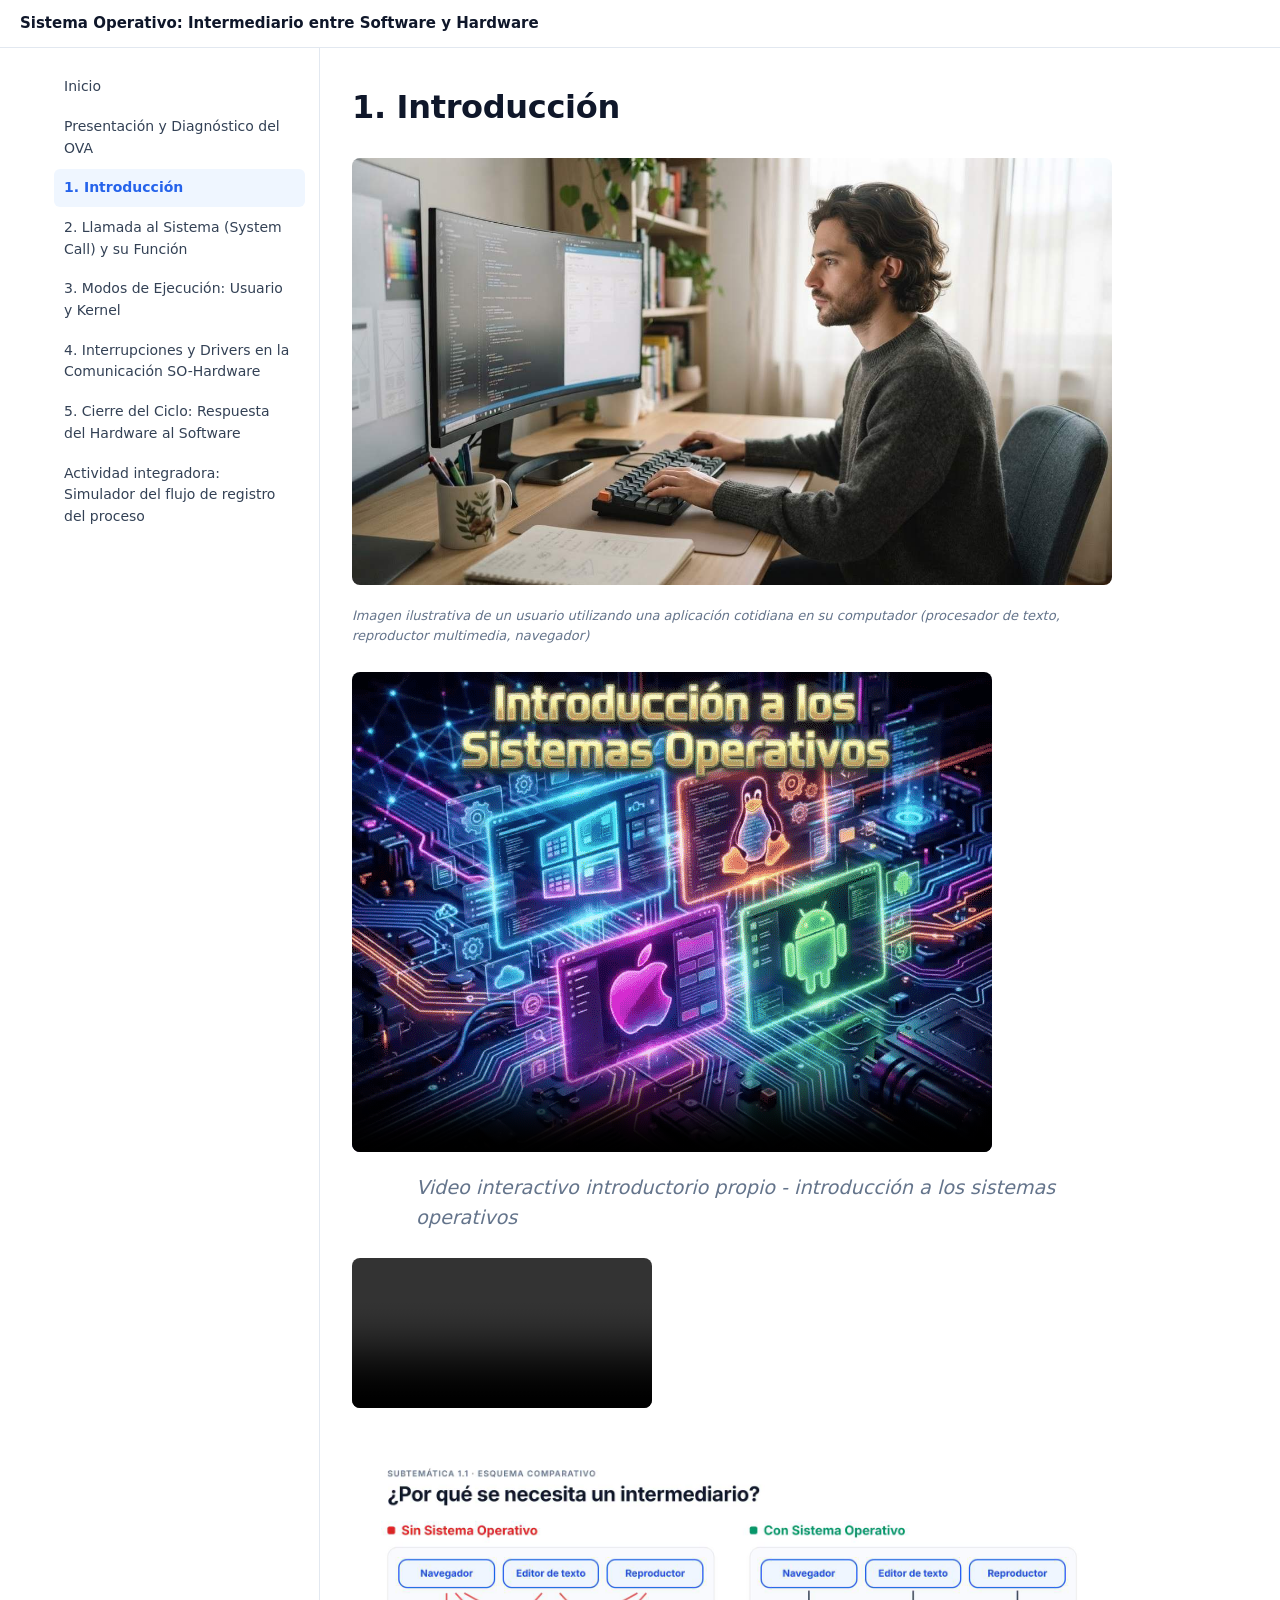
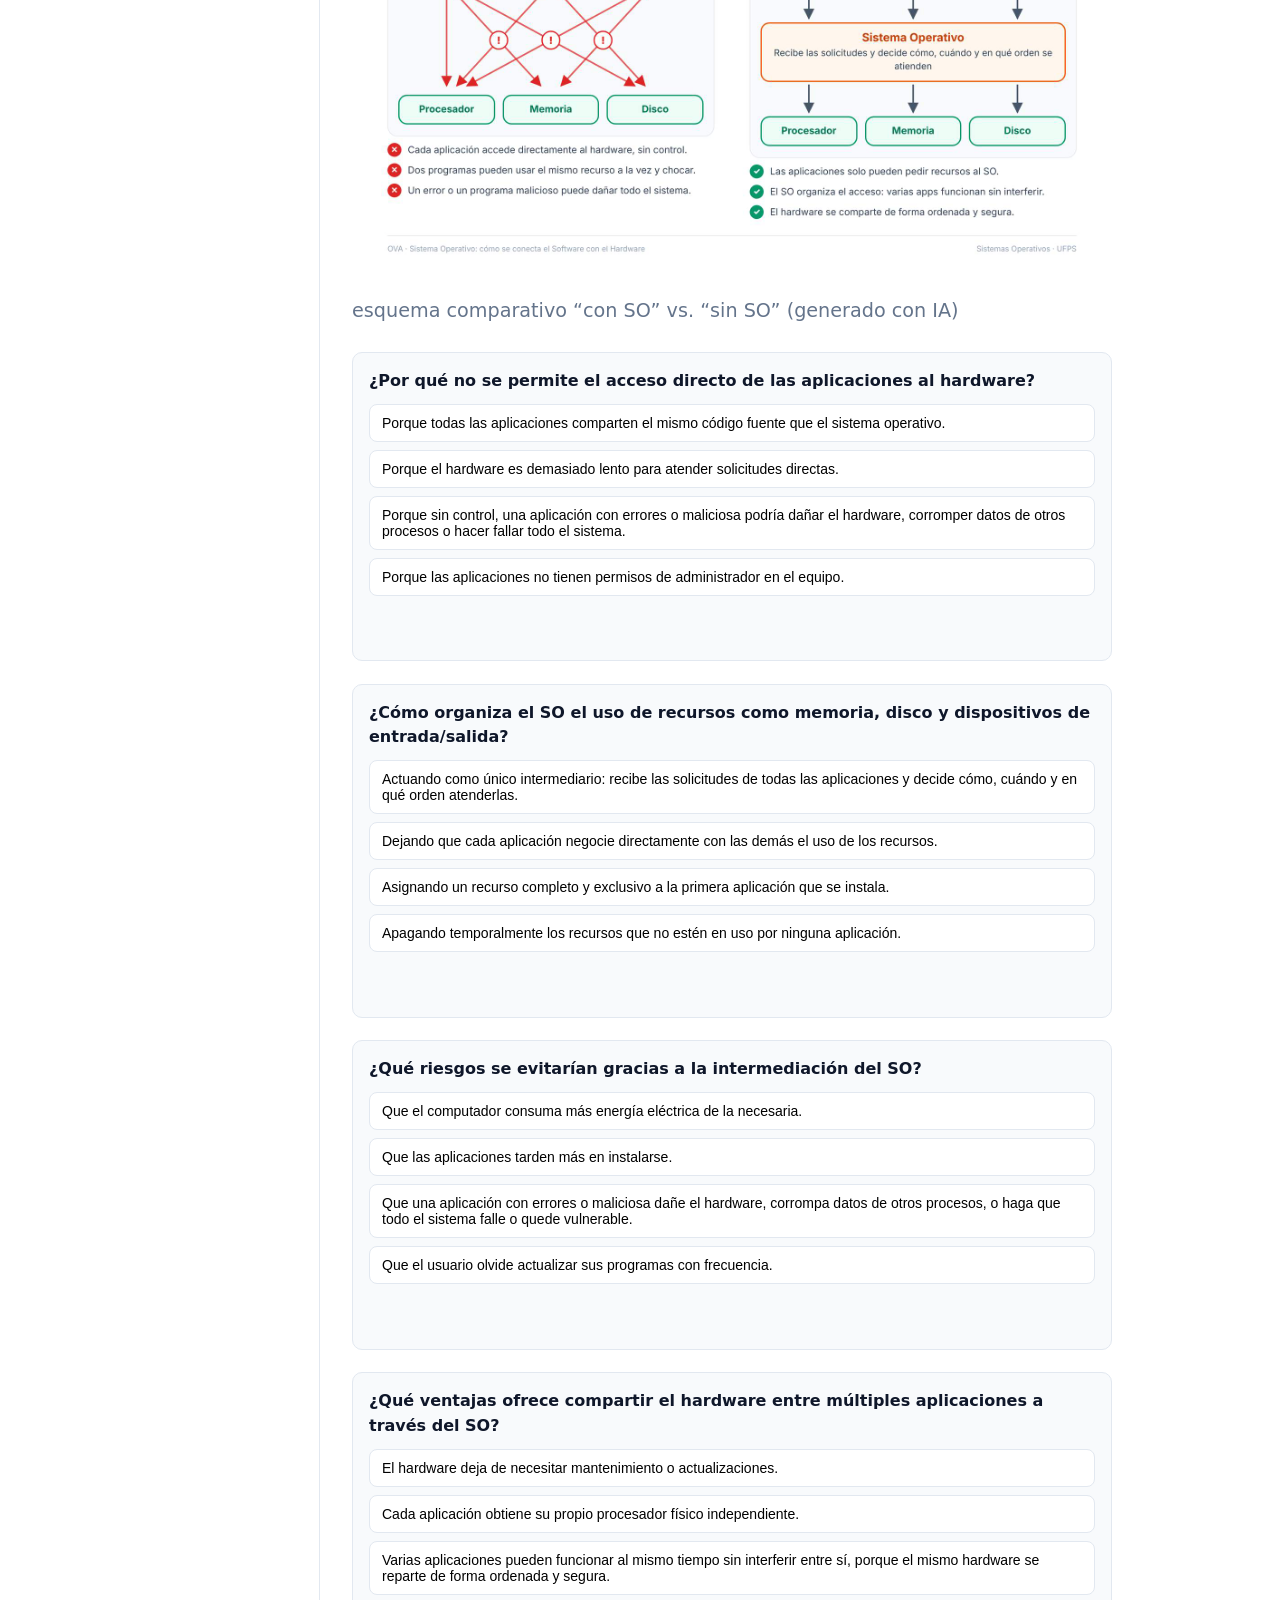
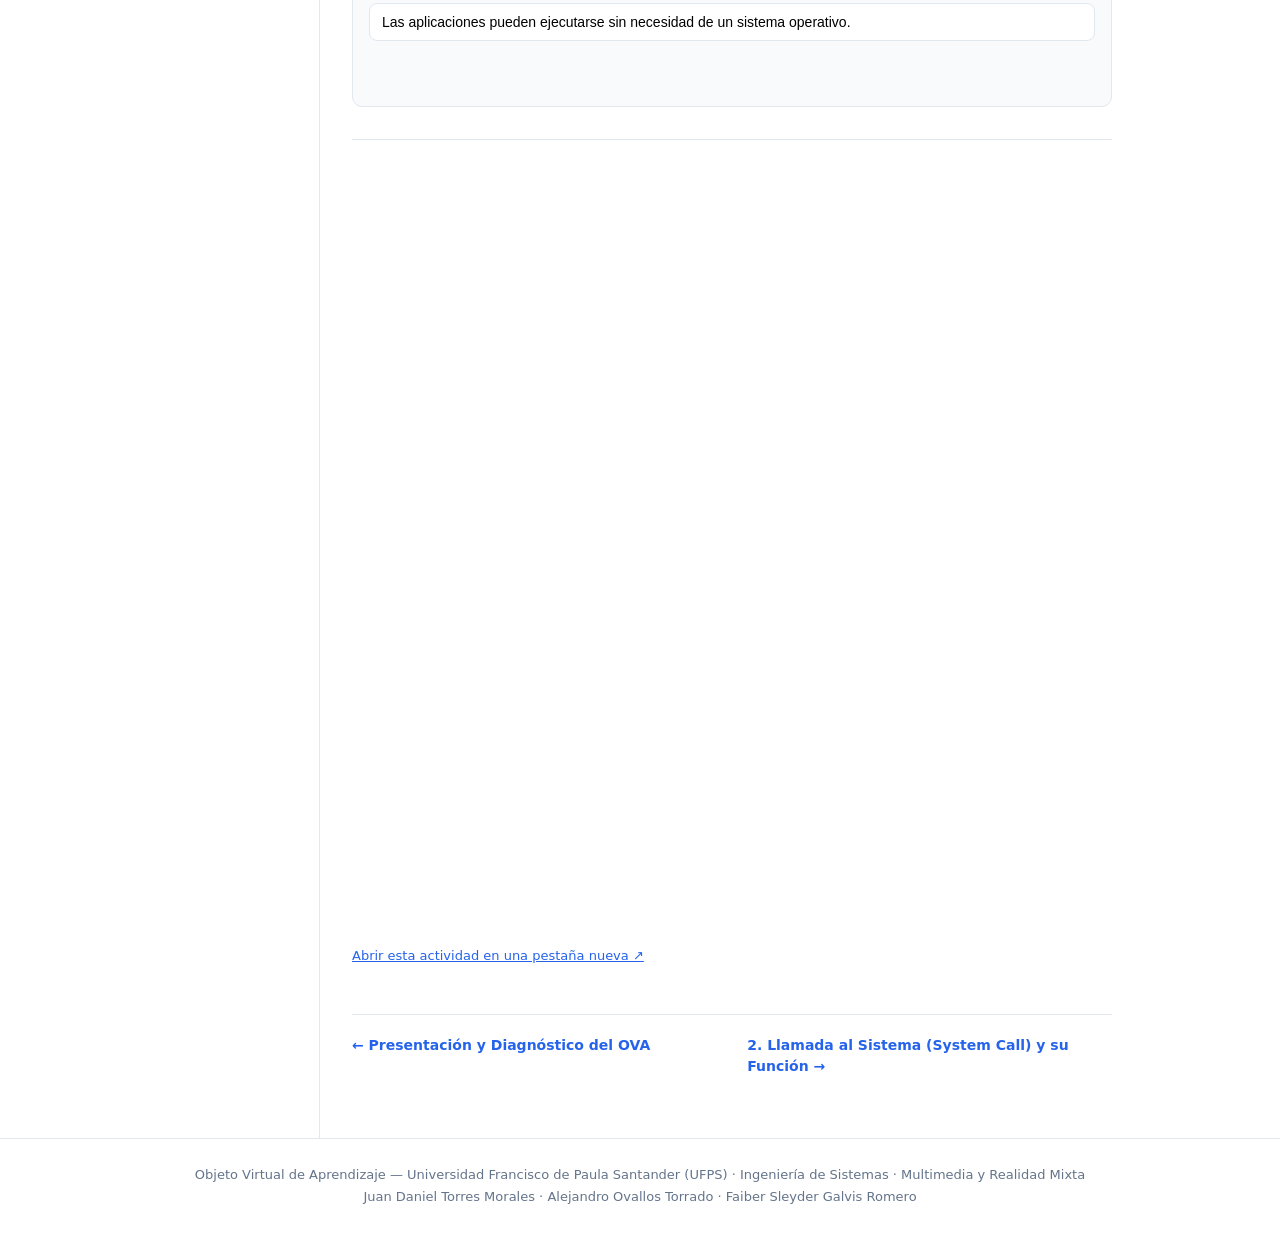
==== 01-1-introducci-n.html @ 34ed901c "Add files via upload" ====
<!doctype html>
<html lang="es">
<head>
<meta charset="utf-8">
<meta name="viewport" content="width=device-width, initial-scale=1">
<title>1. Introducción — Sistema Operativo: Intermediario entre Software y Hardware</title>
<link rel="stylesheet" href="style.css">
<script src="app.js"></script>
</head>
<body>
<header class="site-header">
  <a class="brand" href="index.html">Sistema Operativo: Intermediario entre Software y Hardware</a>
  <button class="nav-toggle" onclick="document.querySelector('.site-nav').classList.toggle('open')" aria-label="Menú">☰</button>
</header>
<div class="layout">
<nav class="site-nav">
  <ol>
  <li><a href="index.html">Inicio</a></li>
<li><a href="00-presentaci-n-y-diagn-stico-del-ova.html">Presentación y Diagnóstico del OVA</a></li>
<li class="active"><a href="01-1-introducci-n.html">1. Introducción</a></li>
<li><a href="02-2-llamada-al-sistema-system-call-y-su-fu.html">2. Llamada al Sistema (System Call) y su Función</a></li>
<li><a href="03-3-modos-de-ejecuci-n-usuario-y-kernel.html">3. Modos de Ejecución: Usuario y Kernel</a></li>
<li><a href="04-4-interrupciones-y-drivers-en-la-comunic.html">4. Interrupciones y Drivers en la Comunicación SO-Hardware</a></li>
<li><a href="05-5-cierre-del-ciclo-respuesta-del-hardwar.html">5. Cierre del Ciclo: Respuesta del Hardware al Software</a></li>
<li><a href="06-actividad-integradora-simulador-del-fluj.html">Actividad integradora: Simulador del flujo de registro del proceso</a></li>
  </ol>
</nav>
<main class="content">
<h1>1. Introducción</h1>
<div class="text-block"></div>
<div class="text-block"></div>

<figure class="course-image">
  <img src="hombre.jpg" alt="" loading="lazy">
  <figcaption><div data-editor-id="39049b06-4513-49a6-80f3-53da01ff6006"><p><em>Imagen ilustrativa de un usuario utilizando una aplicación cotidiana en su computador (procesador de texto, reproductor multimedia, navegador)</em></p></div></figcaption>
</figure>
<div class="text-block"></div>

<figure class="course-video">
  <video controls poster="videoIntroductorio.png" preload="metadata">
    <source src="videoIntroductorio.mp4" type="video/mp4">
    Tu navegador no soporta video HTML5.
  </video>
  <figcaption><div data-editor-id="ec5a0dcc-4e59-46b4-a33e-4661d61555a7"><p style="margin-left: 4rem; text-align: left"><span style="font-size: 1.2rem"><em>Video interactivo introductorio propio - introducción a los sistemas operativos</em></span></p></div></figcaption>
</figure>

<figure class="course-video">
  <video controls preload="metadata">
    <source src="" type="video/mp4">
    Tu navegador no soporta video HTML5.
  </video>
  <figcaption></figcaption>
</figure>
<div class="text-block"></div>
<div class="text-block"></div>

<figure class="course-image">
  <img src="1-1_esquema_con_vs_sin_SO.jpg" alt="" loading="lazy">
  <figcaption><div data-editor-id="21936164-9ada-447f-9a7d-917cc0542c12"><p><span style="font-size: 1.2rem">esquema comparativo “con SO” vs. “sin SO” (generado con IA)</span></p></div></figcaption>
</figure>
<div class="text-block"></div>
<div class="accordion">
<div class="kc"><p class="kc-title">¿Por qué no se permite el acceso directo de las aplicaciones al hardware?</p><div class="kc-answers">
<button type="button" class="kc-answer" data-correct="false" data-feedback="Las aplicaciones son independientes del código del Sistema Operativo; no comparten código fuente con él." onclick="checkAnswer(this)">Porque todas las aplicaciones comparten el mismo código fuente que el sistema operativo.</button>
<button type="button" class="kc-answer" data-correct="false" data-feedback="No es un tema de velocidad, sino de seguridad y control: dejar pasar solicitudes sin supervisión pondría en riesgo todo el sistema." onclick="checkAnswer(this)">Porque el hardware es demasiado lento para atender solicitudes directas.</button>
<button type="button" class="kc-answer" data-correct="true" data-feedback="Así es: el Sistema Operativo se interpone para que ninguna aplicación pueda comprometer la estabilidad o seguridad del equipo." onclick="checkAnswer(this)">Porque sin control, una aplicación con errores o maliciosa podría dañar el hardware, corromper datos de otros procesos o hacer fallar todo el sistema.</button>
<button type="button" class="kc-answer" data-correct="false" data-feedback="Los permisos de administrador son otra cosa; aquí el punto es que ninguna aplicación, tenga o no esos permisos, puede tocar el hardware sin pasar por el SO." onclick="checkAnswer(this)">Porque las aplicaciones no tienen permisos de administrador en el equipo.</button>
<p class="kc-feedback" aria-live="polite"></p></div></div>
<div class="kc"><p class="kc-title">¿Cómo organiza el SO el uso de recursos como memoria, disco y dispositivos de entrada/salida?</p><div class="kc-answers">
<button type="button" class="kc-answer" data-correct="true" data-feedback="Correcto: el SO centraliza el control de los recursos para que las aplicaciones no choquen entre sí al usarlos." onclick="checkAnswer(this)">Actuando como único intermediario: recibe las solicitudes de todas las aplicaciones y decide cómo, cuándo y en qué orden atenderlas.</button>
<button type="button" class="kc-answer" data-correct="false" data-feedback="Las aplicaciones no se comunican entre sí para repartirse recursos; eso sería inseguro y poco confiable. Esa función es exclusiva del SO." onclick="checkAnswer(this)">Dejando que cada aplicación negocie directamente con las demás el uso de los recursos.</button>
<button type="button" class="kc-answer" data-correct="false" data-feedback="Los recursos se comparten de forma ordenada entre todas las aplicaciones que los necesiten, no se reservan de forma permanente para una sola." onclick="checkAnswer(this)">Asignando un recurso completo y exclusivo a la primera aplicación que se instala.</button>
<button type="button" class="kc-answer" data-correct="false" data-feedback="El SO gestiona el acceso y el orden de atención, no apaga recursos; estos permanecen disponibles para cuando se necesiten." onclick="checkAnswer(this)">Apagando temporalmente los recursos que no estén en uso por ninguna aplicación.</button>
<p class="kc-feedback" aria-live="polite"></p></div></div>
<div class="kc"><p class="kc-title">¿Qué riesgos se evitarían gracias a la intermediación del SO?</p><div class="kc-answers">
<button type="button" class="kc-answer" data-correct="false" data-feedback="El consumo energético no es el riesgo que atiende la intermediación del SO; su función es la seguridad y estabilidad del sistema." onclick="checkAnswer(this)">Que el computador consuma más energía eléctrica de la necesaria.</button>
<button type="button" class="kc-answer" data-correct="false" data-feedback="El tiempo de instalación no tiene relación con que el SO controle el acceso al hardware." onclick="checkAnswer(this)">Que las aplicaciones tarden más en instalarse.</button>
<button type="button" class="kc-answer" data-correct="true" data-feedback="Exacto: al controlar el acceso, el SO evita fallos en cadena y protege la integridad del sistema completo." onclick="checkAnswer(this)">Que una aplicación con errores o maliciosa dañe el hardware, corrompa datos de otros procesos, o haga que todo el sistema falle o quede vulnerable.</button>
<button type="button" class="kc-answer" data-correct="false" data-feedback="Actualizar o no los programas es una decisión del usuario, no un riesgo relacionado con el control de acceso al hardware." onclick="checkAnswer(this)">Que el usuario olvide actualizar sus programas con frecuencia.</button>
<p class="kc-feedback" aria-live="polite"></p></div></div>
<div class="kc"><p class="kc-title">¿Qué ventajas ofrece compartir el hardware entre múltiples aplicaciones a través del SO?</p><div class="kc-answers">
<button type="button" class="kc-answer" data-correct="false" data-feedback="Compartir el hardware a través del SO no elimina la necesidad de mantenimiento del equipo." onclick="checkAnswer(this)">El hardware deja de necesitar mantenimiento o actualizaciones.</button>
<button type="button" class="kc-answer" data-correct="false" data-feedback="Las aplicaciones comparten el mismo hardware físico; no reciben un procesador exclusivo cada una." onclick="checkAnswer(this)">Cada aplicación obtiene su propio procesador físico independiente.</button>
<button type="button" class="kc-answer" data-correct="true" data-feedback="Correcto: esa es justamente la ventaja de la intermediación, varias apps conviven sin chocar por los mismos recursos." onclick="checkAnswer(this)">Varias aplicaciones pueden funcionar al mismo tiempo sin interferir entre sí, porque el mismo hardware se reparte de forma ordenada y segura.</button>
<button type="button" class="kc-answer" data-correct="false" data-feedback="Es justo lo contrario: es gracias al Sistema Operativo que pueden compartir el hardware de forma ordenada." onclick="checkAnswer(this)">Las aplicaciones pueden ejecutarse sin necesidad de un sistema operativo.</button>
<p class="kc-feedback" aria-live="polite"></p></div></div>
</div>
<hr>
<div class="text-block"></div>

<div class="embed-wrap">
  <iframe src="embed-01-1.html" loading="lazy" style="width:100%;min-height:760px;border:0;" title="Actividad interactiva"></iframe>
  <p class="embed-link"><a href="embed-01-1.html" target="_blank" rel="noopener">Abrir esta actividad en una pestaña nueva ↗</a></p>
</div>

<div class="text-block"></div>
<div class="prevnext">
<a class="prev" href="00-presentaci-n-y-diagn-stico-del-ova.html">← Presentación y Diagnóstico del OVA</a>
<a class="next" href="02-2-llamada-al-sistema-system-call-y-su-fu.html">2. Llamada al Sistema (System Call) y su Función →</a>
</div>
</main>
</div>
<footer class="site-footer">
  <p>Objeto Virtual de Aprendizaje — Universidad Francisco de Paula Santander (UFPS) · Ingeniería de Sistemas · Multimedia y Realidad Mixta</p>
  <p>Juan Daniel Torres Morales · Alejandro Ovallos Torrado · Faiber Sleyder Galvis Romero</p>
</footer>
</body>
</html>
---- style.css ----
:root{
  --ink:#0F172A; --ink2:#334155; --mute:#64748B; --line:#E2E8F0; --bg:#FFFFFF; --soft:#F8FAFC;
  --accent:#2563EB; --accent-soft:#EFF6FF; --good:#059669; --bad:#DC2626;
}
*{box-sizing:border-box}
html,body{margin:0;background:var(--bg);color:var(--ink);font-family:"Segoe UI",Inter,system-ui,-apple-system,Roboto,Arial,sans-serif;line-height:1.55}
a{color:var(--accent)}
img,video{max-width:100%;height:auto;border-radius:8px}
h1{font-size:clamp(22px,3.4vw,32px);margin:.2em 0 .5em;letter-spacing:-.01em}
h4{margin:0 0 .3em}

.site-header{display:flex;align-items:center;justify-content:space-between;padding:12px 20px;border-bottom:1px solid var(--line);position:sticky;top:0;background:#fff;z-index:20}
.site-header .brand{font-weight:700;color:var(--ink);text-decoration:none;font-size:15px}
.nav-toggle{display:none;background:none;border:1px solid var(--line);border-radius:6px;font-size:18px;padding:4px 10px;cursor:pointer}

.layout{display:flex;max-width:1200px;margin:0 auto}
.site-nav{width:280px;flex:0 0 280px;border-right:1px solid var(--line);padding:20px 14px;min-height:calc(100vh - 54px)}
.site-nav ol{list-style:none;margin:0;padding:0;counter-reset:lesson}
.site-nav li{margin-bottom:2px}
.site-nav a{display:block;padding:8px 10px;border-radius:6px;text-decoration:none;color:var(--ink2);font-size:14px}
.site-nav li.active a{background:var(--accent-soft);color:var(--accent);font-weight:600}
.site-nav a:hover{background:var(--soft)}

.content{flex:1;min-width:0;padding:28px 32px 60px}
.course-description{color:var(--ink2);font-size:16px;max-width:760px}
.course-description p{margin:0 0 1em}

.lesson-grid{display:grid;grid-template-columns:repeat(auto-fill,minmax(260px,1fr));gap:14px;margin-top:28px}
.lesson-card{display:flex;align-items:center;gap:14px;padding:16px;border:1px solid var(--line);border-radius:10px;text-decoration:none;color:var(--ink);transition:box-shadow .15s,border-color .15s}
.lesson-card:hover{box-shadow:0 4px 14px rgba(15,23,42,.08);border-color:var(--accent)}
.lesson-number{font-weight:800;font-size:20px;color:var(--accent);min-width:34px}
.lesson-title{font-weight:600;font-size:15px}

.text-block{max-width:760px;font-size:16px;color:var(--ink2)}
.text-block p{margin:0 0 1em}

figure.course-image,figure.course-video{max-width:760px;margin:1.6em 0}
figure figcaption{color:var(--mute);font-size:13px;margin-top:.5em}

hr{border:none;border-top:1px solid var(--line);margin:2em 0;max-width:760px}

.accordion{max-width:760px;margin:1em 0}
.accordion-item{border:1px solid var(--line);border-radius:8px;margin-bottom:8px;padding:2px 16px;background:var(--soft)}
.accordion-item summary{cursor:pointer;font-weight:600;padding:12px 0;list-style:none}
.accordion-item summary::-webkit-details-marker{display:none}
.accordion-item summary:before{content:"▸ ";color:var(--accent)}
.accordion-item[open] summary:before{content:"▾ "}
.accordion-body{padding:0 0 14px;color:var(--ink2)}
.placeholder{color:#B45309;background:#FFFBEB;border:1px dashed #F59E0B;border-radius:6px;padding:8px 10px;font-size:14px}

.flashcard-grid{display:grid;grid-template-columns:repeat(auto-fill,minmax(200px,1fr));gap:14px;max-width:900px;margin:1em 0}
.flashcard{perspective:1000px;height:140px;cursor:pointer}
.flashcard-inner{position:relative;width:100%;height:100%;transition:transform .5s;transform-style:preserve-3d}
.flashcard.flipped .flashcard-inner{transform:rotateY(180deg)}
.flashcard-face{position:absolute;inset:0;backface-visibility:hidden;border-radius:10px;border:1px solid var(--line);display:flex;align-items:center;justify-content:center;text-align:center;padding:12px;font-size:14px}
.flashcard-front{background:var(--accent-soft)}
.flashcard-back{background:var(--soft);transform:rotateY(180deg);color:var(--ink2)}
.hint{color:var(--mute);font-size:13px}

.process{max-width:760px;margin:1em 0;display:flex;flex-direction:column;gap:10px}
.process-item{border-left:3px solid var(--accent);padding:4px 0 4px 16px}
.process-item.process-intro,.process-item.process-summary{border-left-color:var(--mute)}
.process-item div{color:var(--ink2);font-size:15px}

.kc{max-width:760px;margin:1.4em 0;padding:16px;border:1px solid var(--line);border-radius:10px;background:var(--soft)}
.kc-title{font-weight:700;margin:0 0 10px}
.kc-answers{display:flex;flex-direction:column;gap:8px}
.kc-answer{text-align:left;padding:10px 12px;border:1px solid var(--line);background:#fff;border-radius:8px;cursor:pointer;font-size:14px}
.kc-answer:hover{border-color:var(--accent)}
.kc-answer.correct{background:#ECFDF5;border-color:var(--good);color:#065F46}
.kc-answer.incorrect{background:#FEF2F2;border-color:var(--bad);color:#991B1B}
.kc-feedback{margin-top:10px;font-size:14px;color:var(--ink2);min-height:1.2em}

.match-wrap{display:flex;gap:24px;flex-wrap:wrap}
.match-terms,.match-defs{display:flex;flex-direction:column;gap:8px;flex:1;min-width:220px}
.match-term,.match-def{text-align:left;padding:9px 12px;border:1px solid var(--line);background:#fff;border-radius:8px;cursor:pointer;font-size:13.5px}
.match-term.selected,.match-def.selected{border-color:var(--accent);background:var(--accent-soft)}
.match-term.matched,.match-def.matched{border-color:var(--good);background:#ECFDF5;color:#065F46;cursor:default}

.embed-wrap{max-width:820px;margin:1.4em 0}
.embed-wrap iframe{border-radius:10px;border:1px solid var(--line)}
.embed-link{font-size:13px;margin-top:6px}

.prevnext{display:flex;justify-content:space-between;gap:12px;margin-top:48px;padding-top:20px;border-top:1px solid var(--line);max-width:760px}
.prevnext a{text-decoration:none;font-weight:600;font-size:14px;max-width:48%}

.site-footer{text-align:center;color:var(--mute);font-size:13px;padding:24px 20px;border-top:1px solid var(--line)}
.site-footer p{margin:2px 0}

@media (max-width: 860px){
  .nav-toggle{display:inline-block}
  .layout{flex-direction:column}
  .site-nav{width:100%;flex:none;border-right:none;border-bottom:1px solid var(--line);display:none;min-height:0}
  .site-nav.open{display:block}
  .content{padding:20px 18px 48px}
}
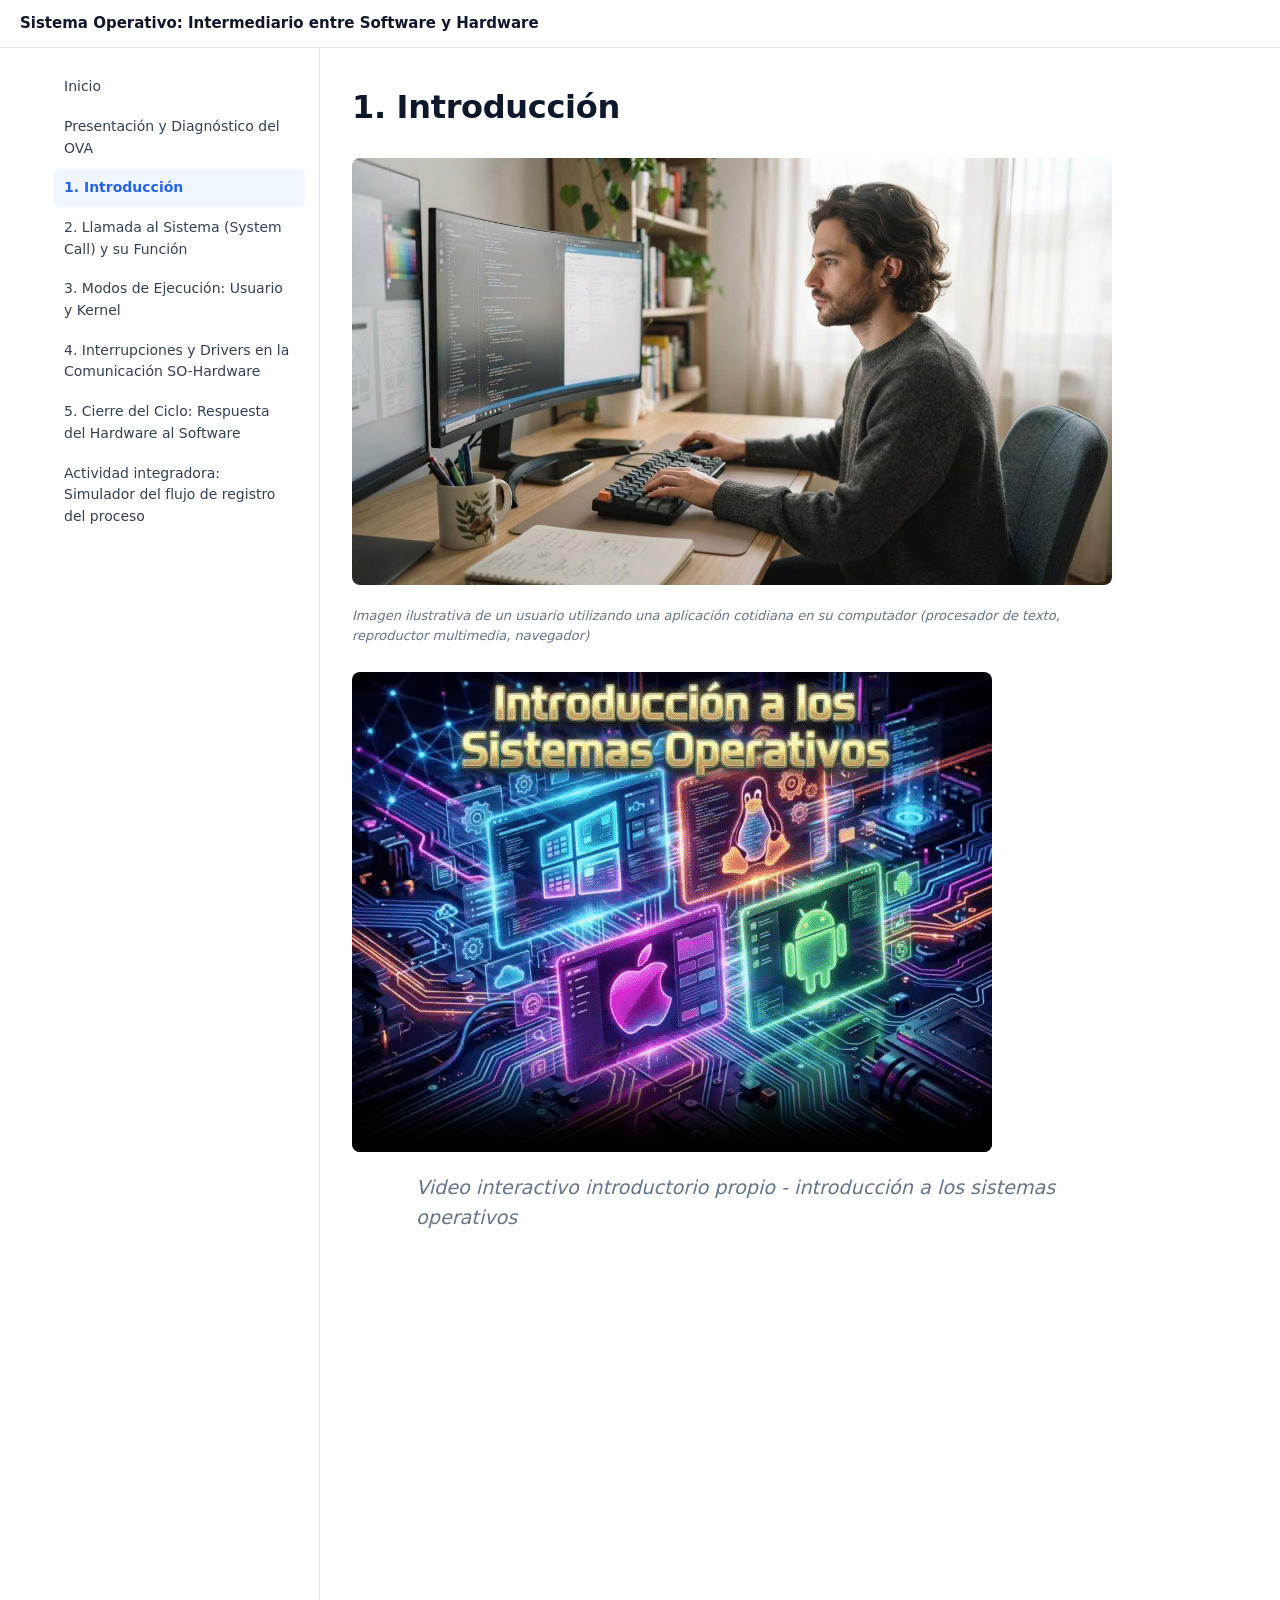
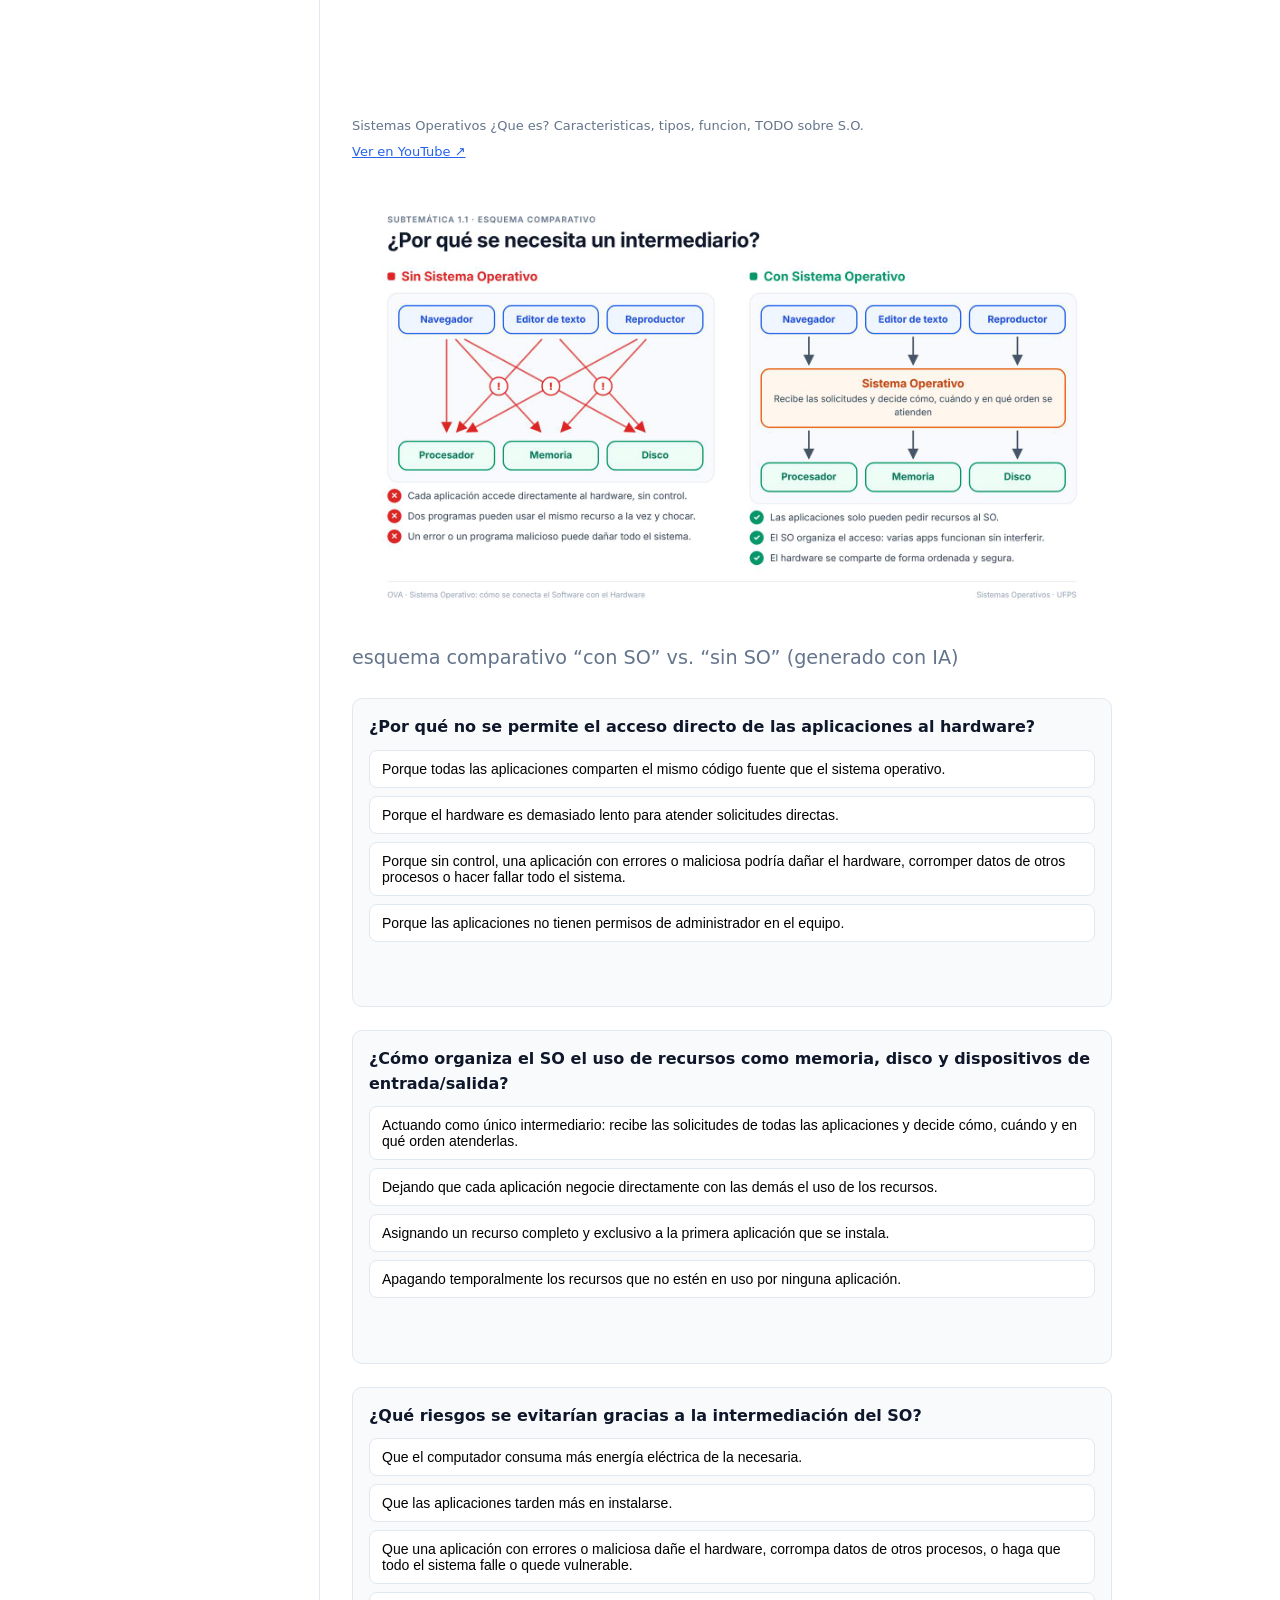
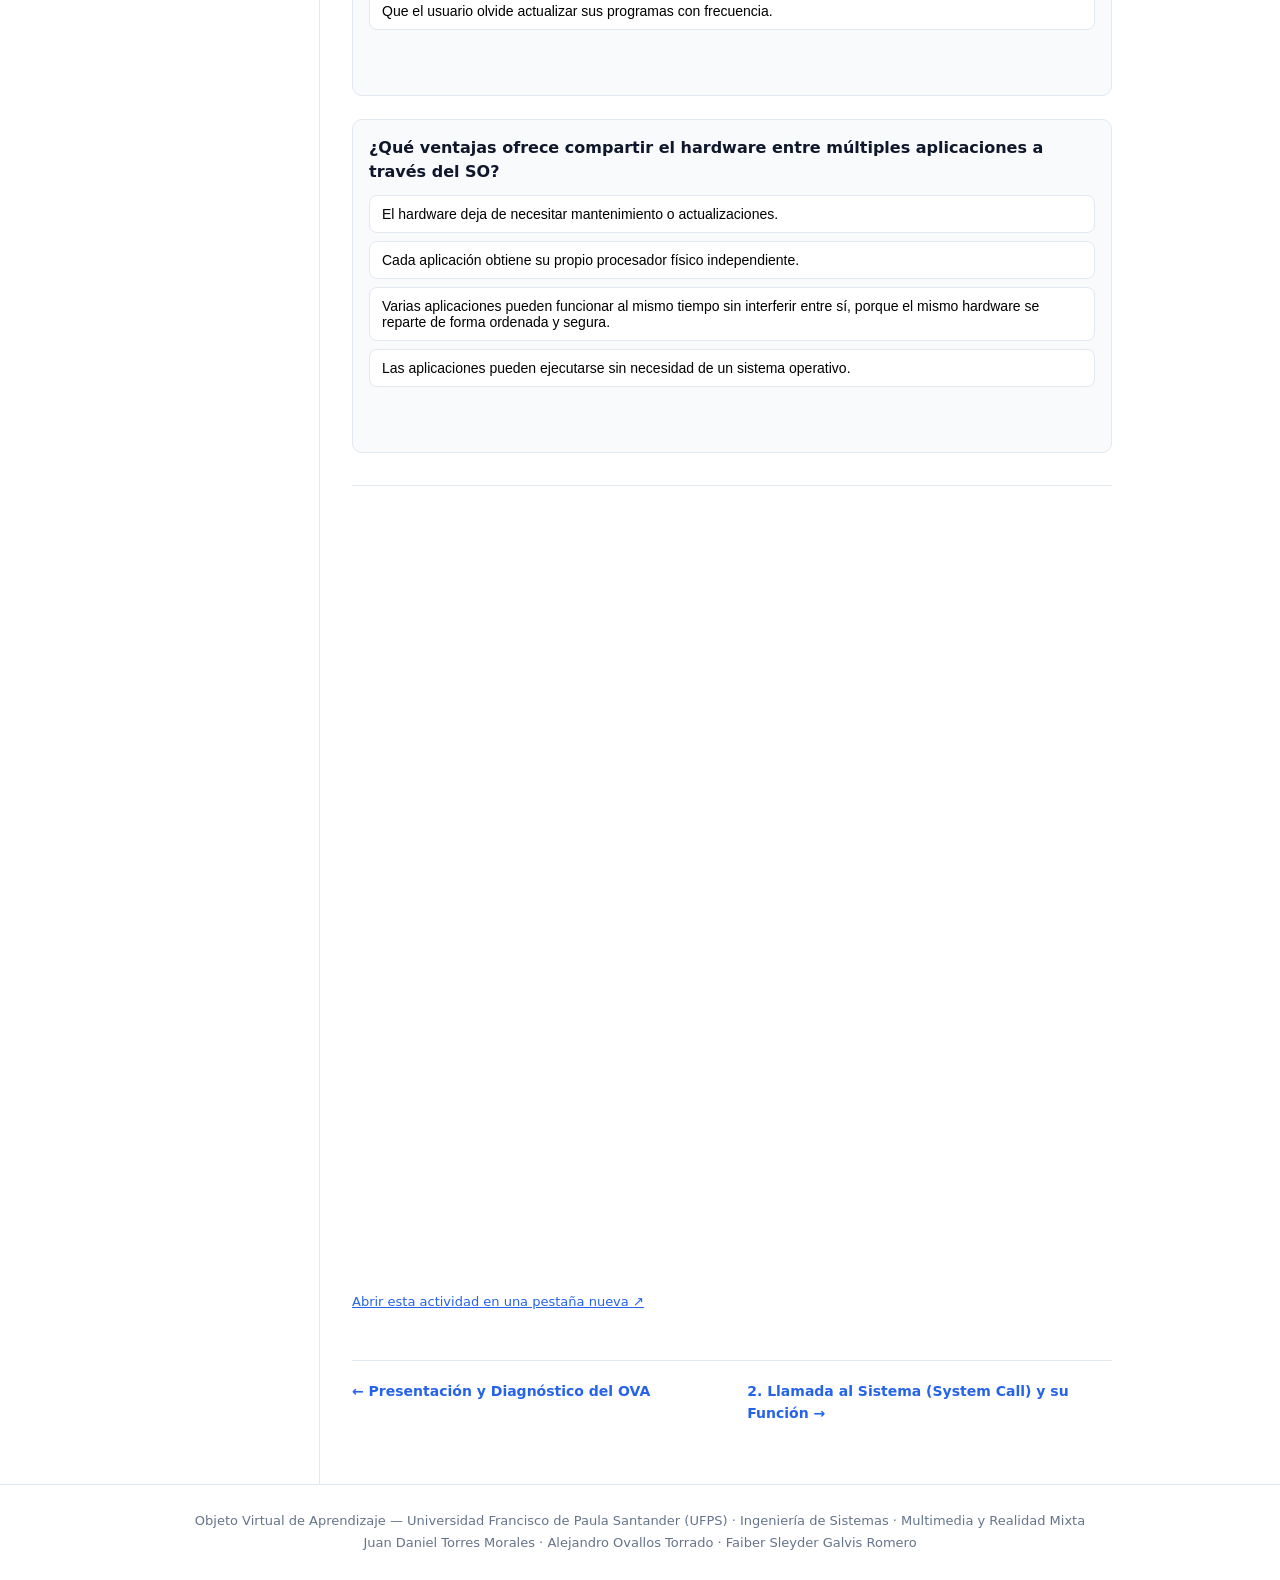
==== commit 7c83fe8f: "Add files via upload" ====
--- a/01-1-introducci-n.html
+++ b/01-1-introducci-n.html
@@ -45,11 +45,14 @@
 </figure>
 
 <figure class="course-video">
-  <video controls preload="metadata">
-    <source src="" type="video/mp4">
-    Tu navegador no soporta video HTML5.
-  </video>
-  <figcaption></figcaption>
+  <div class="embed-wrap" style="max-width:760px">
+    <iframe src="https://www.youtube-nocookie.com/embed/1C8x3nn-u_w" title="Sistemas Operativos ¿Que es? Caracteristicas, tipos, funcion, TODO sobre S.O."
+      loading="lazy" style="width:100%;aspect-ratio:16/9;border:0;border-radius:8px"
+      allow="accelerometer; autoplay; clipboard-write; encrypted-media; gyroscope; picture-in-picture"
+      allowfullscreen></iframe>
+  </div>
+  <figcaption>Sistemas Operativos ¿Que es? Caracteristicas, tipos, funcion, TODO sobre S.O.</figcaption>
+  <p class="embed-link"><a href="https://youtu.be/1C8x3nn-u_w?si=lxiQ7-OVtdszk266" target="_blank" rel="noopener">Ver en YouTube ↗</a></p>
 </figure>
 <div class="text-block"></div>
 <div class="text-block"></div>
